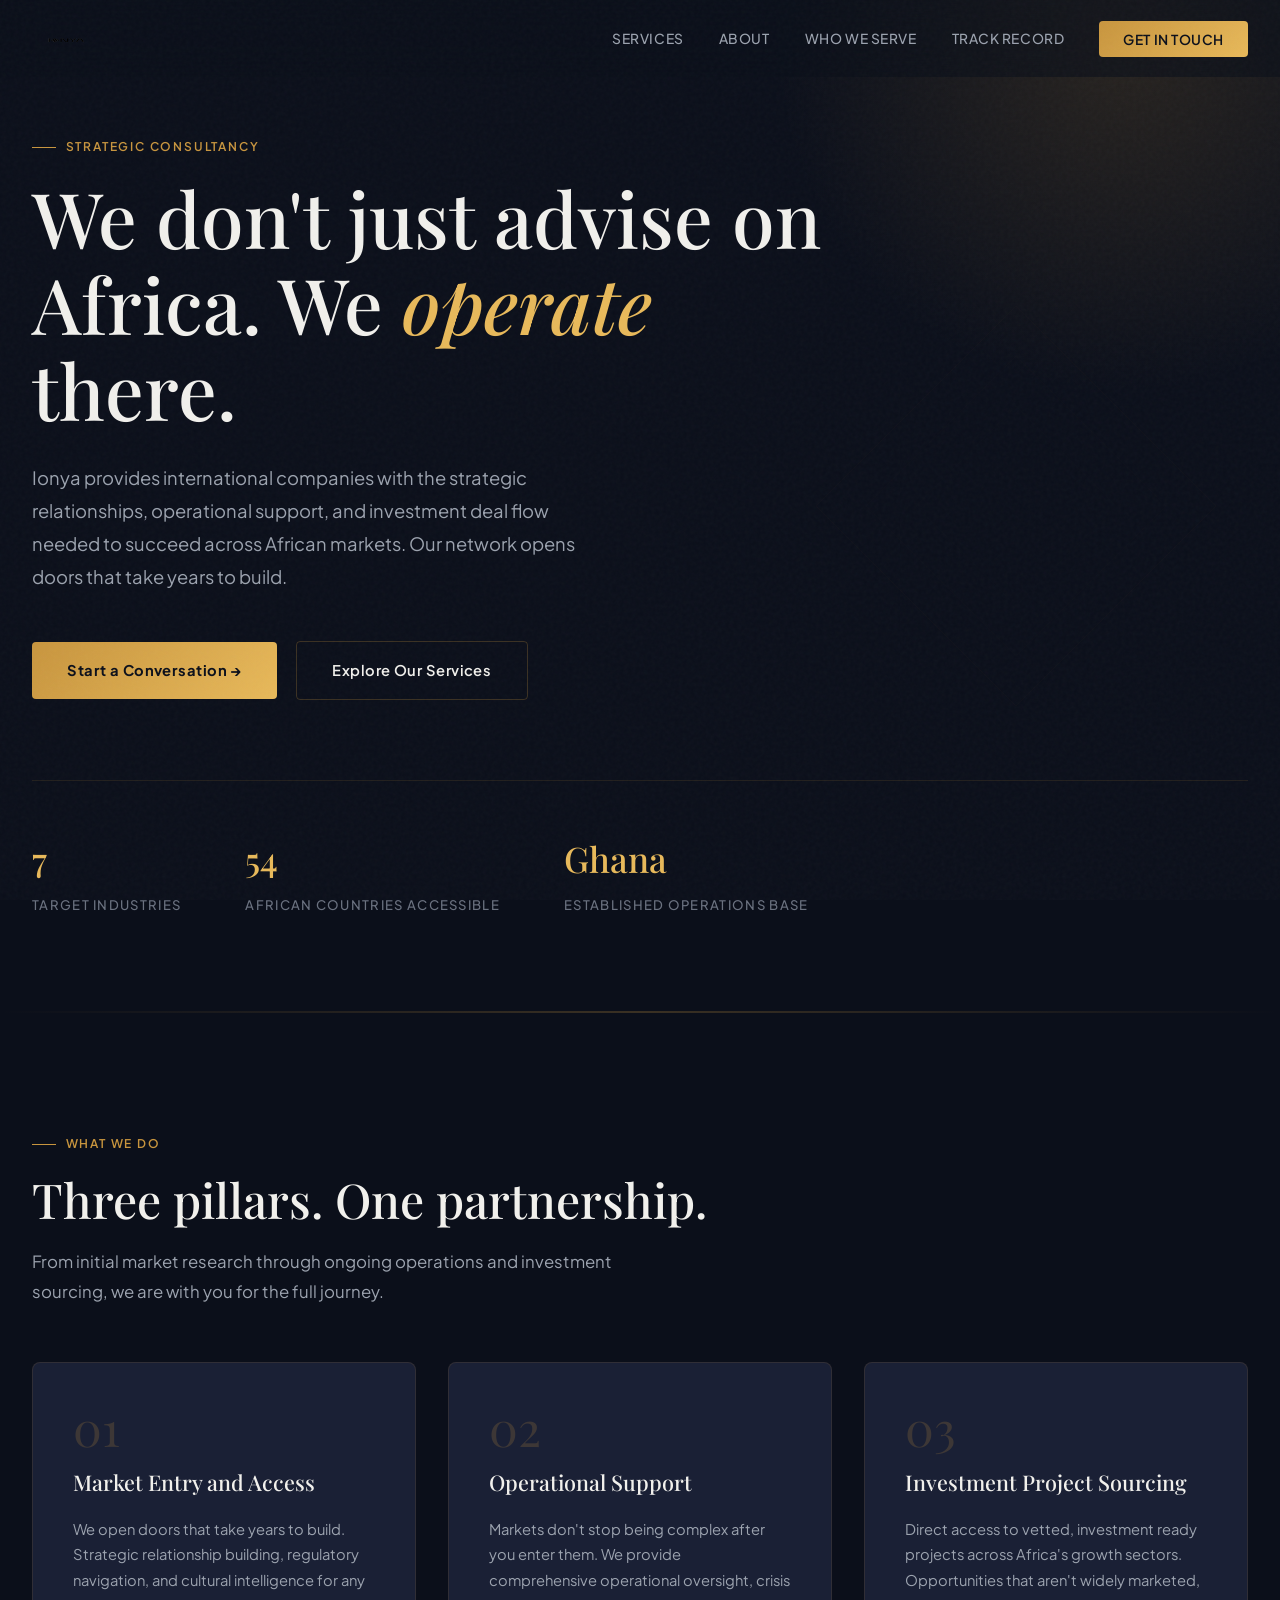
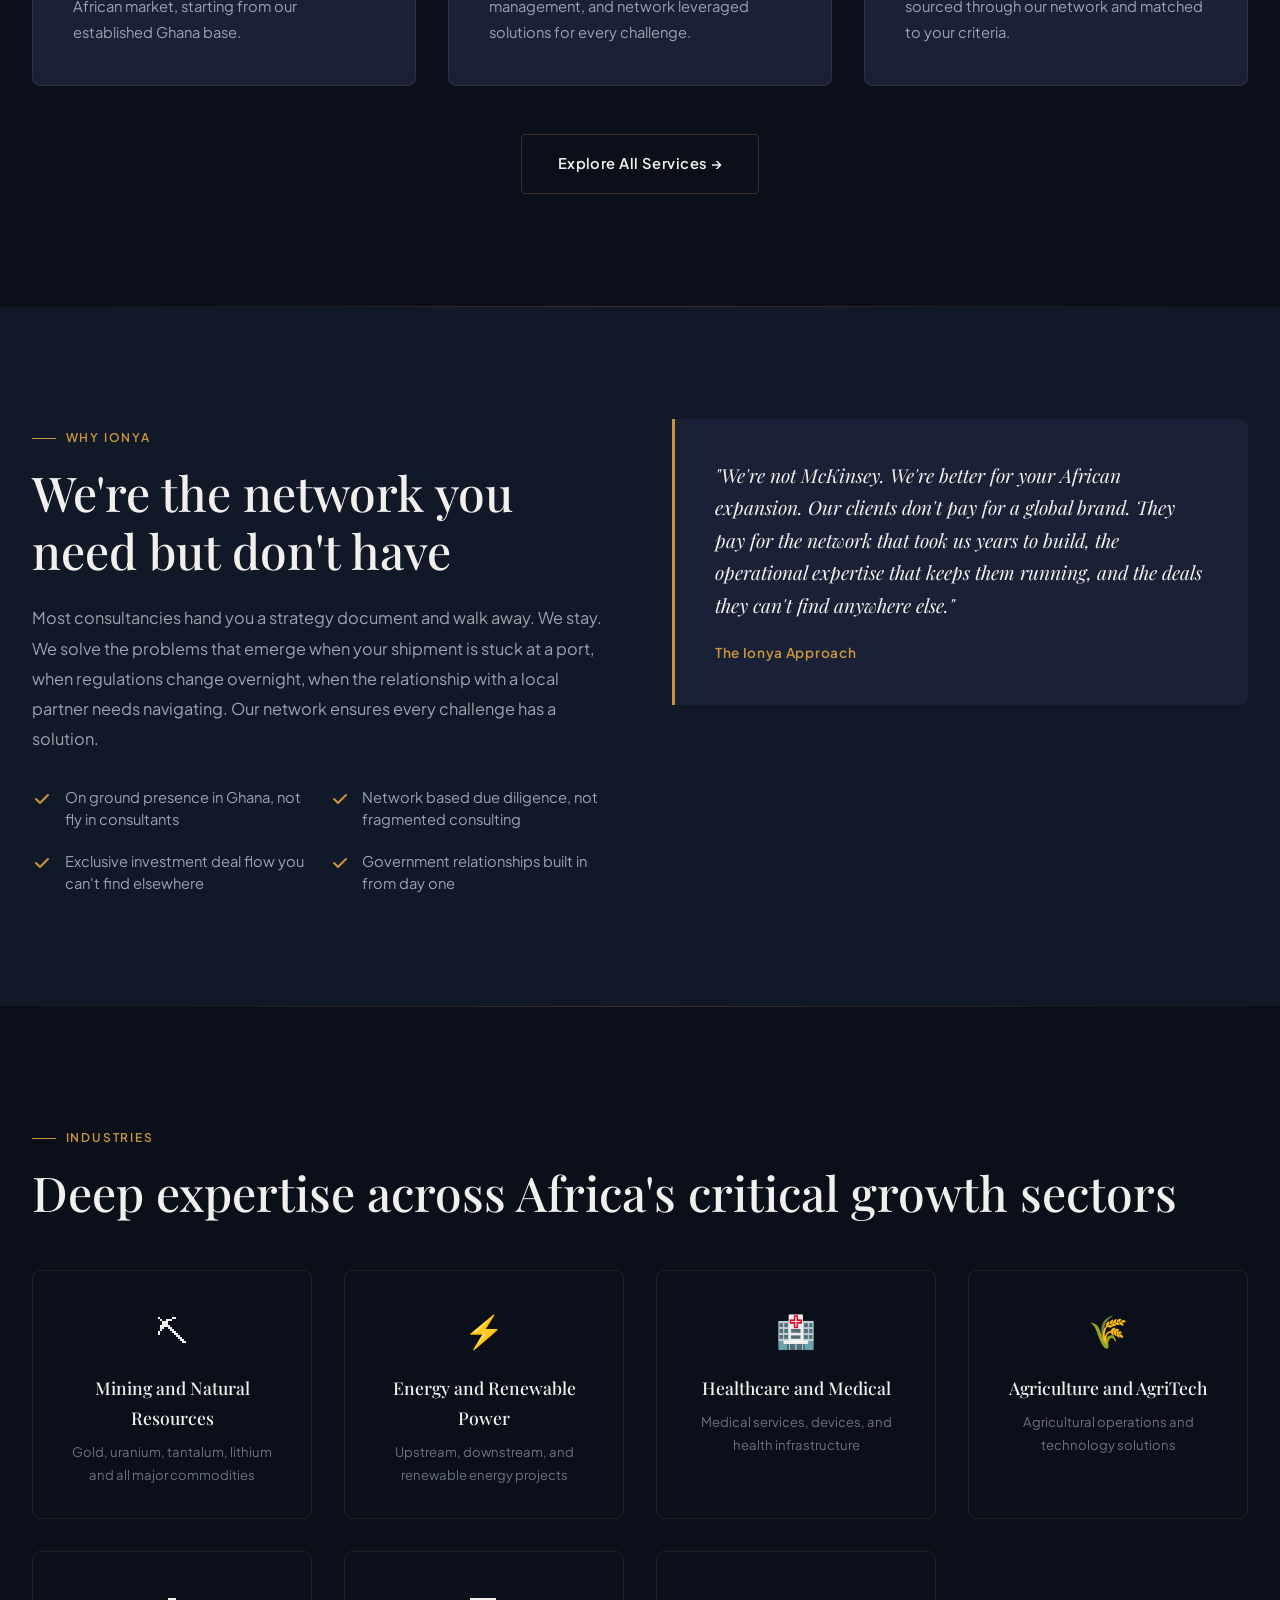
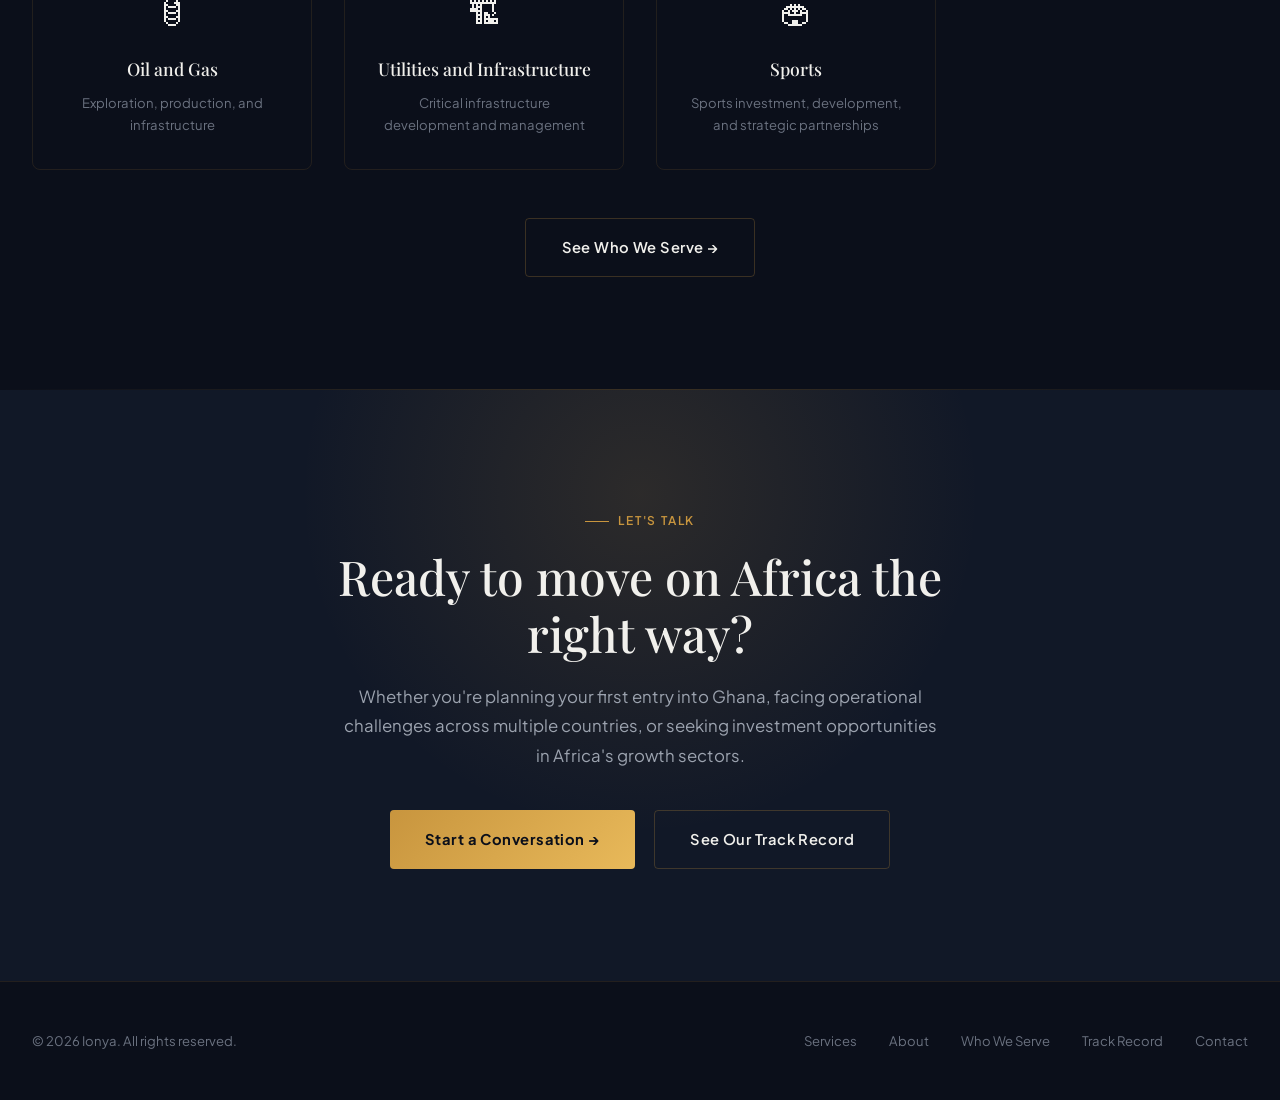
==== index.html @ 200beba9 "Add files via upload" ====
<!DOCTYPE html>
<html lang="en">
<head>
    <meta charset="UTF-8">
    <meta name="viewport" content="width=device-width, initial-scale=1.0">
    <title>Ionya | Strategic Consultancy for African Market Operations</title>
    <meta name="description" content="Ionya helps international companies enter, operate, and thrive in African markets. Strategic market entry, operational support, and investment project sourcing across Africa.">
    <link rel="preconnect" href="https://fonts.googleapis.com">
    <link rel="preconnect" href="https://fonts.gstatic.com" crossorigin>
    <link href="https://fonts.googleapis.com/css2?family=Playfair+Display:ital,wght@0,400;0,500;0,600;0,700;1,400;1,500&family=Plus+Jakarta+Sans:wght@300;400;500;600;700&display=swap" rel="stylesheet">
    <link rel="stylesheet" href="styles.css">
    <style>
        .hero {
            min-height: 100vh; display: flex; align-items: center;
            position: relative; padding: 8rem 2rem 6rem; overflow: hidden;
        }
        .hero::before {
            content: ''; position: absolute; top: -30%; right: -15%;
            width: 700px; height: 700px;
            background: radial-gradient(circle, var(--gold-glow) 0%, transparent 70%);
            pointer-events: none;
        }
        .hero::after {
            content: ''; position: absolute; bottom: 0; left: 0; right: 0; height: 1px;
            background: linear-gradient(90deg, transparent, var(--border-strong), transparent);
        }
        .geo-pattern {
            position: absolute; top: 50%; right: 5%; transform: translateY(-50%);
            width: 400px; height: 400px; opacity: 0.04; pointer-events: none; color: var(--gold-primary);
        }
        .hero-inner { max-width: 1280px; margin: 0 auto; width: 100%; position: relative; z-index: 2; }
        .hero h1 {
            font-family: var(--font-display);
            font-size: clamp(2.8rem, 6vw, 5rem);
            font-weight: 500; line-height: 1.12; max-width: 800px; margin-bottom: 1.8rem;
        }
        .hero h1 em { font-style: italic; color: var(--gold-light); }
        .hero-sub {
            font-size: 1.15rem; color: var(--text-secondary);
            max-width: 560px; line-height: 1.8; margin-bottom: 3rem;
        }
        .hero-actions { display: flex; gap: 1.2rem; align-items: center; flex-wrap: wrap; }
        .hero-stats {
            display: flex; gap: 4rem; margin-top: 5rem;
            padding-top: 3rem; border-top: 1px solid var(--border);
        }
        .hero-stat h3 {
            font-family: var(--font-display); font-size: 2.2rem;
            font-weight: 500; color: var(--gold-light); margin-bottom: 0.3rem;
        }
        .hero-stat p {
            font-size: 0.82rem; color: var(--text-muted);
            text-transform: uppercase; letter-spacing: 0.1em; font-weight: 500;
        }
        .pillars { margin-top: 3.5rem; }
        .pillar-card { padding: 2.5rem; }
        .pillar-card .num-accent { margin-bottom: 0.8rem; }
        .value-grid { margin-top: 3.5rem; }
        .value-item { padding: 2rem; border: 1px solid var(--border); border-radius: 8px; }
        .value-item h4 {
            font-family: var(--font-display); font-size: 1.15rem;
            font-weight: 500; margin-bottom: 0.6rem;
        }
        .value-item p { font-size: 0.88rem; color: var(--text-secondary); line-height: 1.7; }
        @media (max-width: 768px) {
            .hero { padding: 7rem 1.5rem 4rem; }
            .hero-stats { flex-direction: column; gap: 2rem; }
        }
    </style>
</head>
<body>

<nav id="navbar">
    <div class="nav-inner">
        <a href="/" class="nav-logo"><img src="ionya-logo-transparent.png" alt="Ionya"></a>
        <ul class="nav-links" id="navLinks">
            <li><a href="/services">Services</a></li>
            <li><a href="/about">About</a></li>
            <li><a href="/who-we-serve">Who We Serve</a></li>
            <li><a href="/track-record">Track Record</a></li>
            <li><a href="/contact" class="nav-cta">Get in Touch</a></li>
        </ul>
        <div class="mobile-toggle" onclick="document.getElementById('navLinks').classList.toggle('open')">
            <span></span><span></span><span></span>
        </div>
    </div>
</nav>

<!-- HERO -->
<section class="hero">
    <svg class="geo-pattern" viewBox="0 0 400 400" fill="none" xmlns="http://www.w3.org/2000/svg">
        <path d="M200 0L400 200L200 400L0 200Z" stroke="currentColor" stroke-width="1" fill="none" opacity="0.5"/>
        <path d="M200 50L350 200L200 350L50 200Z" stroke="currentColor" stroke-width="1" fill="none" opacity="0.3"/>
        <path d="M200 100L300 200L200 300L100 200Z" stroke="currentColor" stroke-width="1" fill="none" opacity="0.2"/>
        <circle cx="200" cy="200" r="150" stroke="currentColor" stroke-width="0.5" fill="none" opacity="0.15"/>
    </svg>
    <div class="hero-inner">
        <div class="section-label fade-in-1">Strategic Consultancy</div>
        <h1 class="fade-in-2">We don't just advise on Africa. We <em>operate</em> there.</h1>
        <p class="hero-sub fade-in-3">Ionya provides international companies with the strategic relationships, operational support, and investment deal flow needed to succeed across African markets. Our network opens doors that take years to build.</p>
        <div class="hero-actions fade-in-4">
            <a href="/contact" class="btn-primary">Start a Conversation →</a>
            <a href="/services" class="btn-secondary">Explore Our Services</a>
        </div>
        <div class="hero-stats fade-in-5">
            <div class="hero-stat">
                <h3>7</h3>
                <p>Target Industries</p>
            </div>
            <div class="hero-stat">
                <h3>54</h3>
                <p>African Countries Accessible</p>
            </div>
            <div class="hero-stat">
                <h3>Ghana</h3>
                <p>Established Operations Base</p>
            </div>
        </div>
    </div>
</section>

<div class="section-divider"></div>

<!-- THREE PILLARS OVERVIEW -->
<section>
    <div class="section-inner">
        <div class="reveal">
            <div class="section-label">What We Do</div>
            <h2 class="section-title">Three pillars. One partnership.</h2>
            <p class="section-subtitle">From initial market research through ongoing operations and investment sourcing, we are with you for the full journey.</p>
        </div>
        <div class="grid-3 pillars">
            <div class="card pillar-card reveal">
                <div class="num-accent">01</div>
                <h3>Market Entry and Access</h3>
                <p>We open doors that take years to build. Strategic relationship building, regulatory navigation, and cultural intelligence for any African market, starting from our established Ghana base.</p>
            </div>
            <div class="card pillar-card reveal">
                <div class="num-accent">02</div>
                <h3>Operational Support</h3>
                <p>Markets don't stop being complex after you enter them. We provide comprehensive operational oversight, crisis management, and network leveraged solutions for every challenge.</p>
            </div>
            <div class="card pillar-card reveal">
                <div class="num-accent">03</div>
                <h3>Investment Project Sourcing</h3>
                <p>Direct access to vetted, investment ready projects across Africa's growth sectors. Opportunities that aren't widely marketed, sourced through our network and matched to your criteria.</p>
            </div>
        </div>
        <div style="text-align:center; margin-top:3rem;" class="reveal">
            <a href="/services" class="btn-secondary">Explore All Services →</a>
        </div>
    </div>
</section>

<div class="section-divider"></div>

<!-- WHY IONYA -->
<section class="section-alt">
    <div class="section-inner">
        <div class="grid-2-1">
            <div class="reveal">
                <div class="section-label">Why Ionya</div>
                <h2 class="section-title">We're the network you need but don't have</h2>
                <p style="color:var(--text-secondary); font-size:1.02rem; line-height:1.85; margin-top:1.5rem;">
                    Most consultancies hand you a strategy document and walk away. We stay. We solve the problems that emerge when your shipment is stuck at a port, when regulations change overnight, when the relationship with a local partner needs navigating. Our network ensures every challenge has a solution.
                </p>
                <div class="grid-2" style="margin-top:2rem; gap:1.2rem;">
                    <div class="check-item">
                        <svg class="check-icon" viewBox="0 0 20 20" fill="currentColor"><path fill-rule="evenodd" d="M16.707 5.293a1 1 0 010 1.414l-8 8a1 1 0 01-1.414 0l-4-4a1 1 0 011.414-1.414L8 12.586l7.293-7.293a1 1 0 011.414 0z"/></svg>
                        <span>On ground presence in Ghana, not fly in consultants</span>
                    </div>
                    <div class="check-item">
                        <svg class="check-icon" viewBox="0 0 20 20" fill="currentColor"><path fill-rule="evenodd" d="M16.707 5.293a1 1 0 010 1.414l-8 8a1 1 0 01-1.414 0l-4-4a1 1 0 011.414-1.414L8 12.586l7.293-7.293a1 1 0 011.414 0z"/></svg>
                        <span>Network based due diligence, not fragmented consulting</span>
                    </div>
                    <div class="check-item">
                        <svg class="check-icon" viewBox="0 0 20 20" fill="currentColor"><path fill-rule="evenodd" d="M16.707 5.293a1 1 0 010 1.414l-8 8a1 1 0 01-1.414 0l-4-4a1 1 0 011.414-1.414L8 12.586l7.293-7.293a1 1 0 011.414 0z"/></svg>
                        <span>Exclusive investment deal flow you can't find elsewhere</span>
                    </div>
                    <div class="check-item">
                        <svg class="check-icon" viewBox="0 0 20 20" fill="currentColor"><path fill-rule="evenodd" d="M16.707 5.293a1 1 0 010 1.414l-8 8a1 1 0 01-1.414 0l-4-4a1 1 0 011.414-1.414L8 12.586l7.293-7.293a1 1 0 011.414 0z"/></svg>
                        <span>Government relationships built in from day one</span>
                    </div>
                </div>
            </div>
            <div class="reveal">
                <div class="quote-box">
                    <p>"We're not McKinsey. We're better for your African expansion. Our clients don't pay for a global brand. They pay for the network that took us years to build, the operational expertise that keeps them running, and the deals they can't find anywhere else."</p>
                    <cite>The Ionya Approach</cite>
                </div>
            </div>
        </div>
    </div>
</section>

<div class="section-divider"></div>

<!-- INDUSTRIES OVERVIEW -->
<section>
    <div class="section-inner">
        <div class="reveal">
            <div class="section-label">Industries</div>
            <h2 class="section-title">Deep expertise across Africa's critical growth sectors</h2>
        </div>
        <div class="grid-4 reveal" style="margin-top:3rem;">
            <div class="industry-card">
                <span class="industry-icon">⛏</span>
                <h4>Mining and Natural Resources</h4>
                <p>Gold, uranium, tantalum, lithium and all major commodities</p>
            </div>
            <div class="industry-card">
                <span class="industry-icon">⚡</span>
                <h4>Energy and Renewable Power</h4>
                <p>Upstream, downstream, and renewable energy projects</p>
            </div>
            <div class="industry-card">
                <span class="industry-icon">🏥</span>
                <h4>Healthcare and Medical</h4>
                <p>Medical services, devices, and health infrastructure</p>
            </div>
            <div class="industry-card">
                <span class="industry-icon">🌾</span>
                <h4>Agriculture and AgriTech</h4>
                <p>Agricultural operations and technology solutions</p>
            </div>
            <div class="industry-card">
                <span class="industry-icon">🛢</span>
                <h4>Oil and Gas</h4>
                <p>Exploration, production, and infrastructure</p>
            </div>
            <div class="industry-card">
                <span class="industry-icon">🏗</span>
                <h4>Utilities and Infrastructure</h4>
                <p>Critical infrastructure development and management</p>
            </div>
            <div class="industry-card">
                <span class="industry-icon">🏟</span>
                <h4>Sports</h4>
                <p>Sports investment, development, and strategic partnerships</p>
            </div>
        </div>
        <div style="text-align:center; margin-top:3rem;" class="reveal">
            <a href="/who-we-serve" class="btn-secondary">See Who We Serve →</a>
        </div>
    </div>
</section>

<div class="section-divider"></div>

<!-- CTA -->
<section class="section-alt cta-section">
    <div class="section-inner">
        <div class="cta-content reveal">
            <div class="section-label">Let's Talk</div>
            <h2 class="section-title">Ready to move on Africa the right way?</h2>
            <p class="section-subtitle">Whether you're planning your first entry into Ghana, facing operational challenges across multiple countries, or seeking investment opportunities in Africa's growth sectors.</p>
            <div class="cta-actions">
                <a href="/contact" class="btn-primary">Start a Conversation →</a>
                <a href="/track-record" class="btn-secondary">See Our Track Record</a>
            </div>
        </div>
    </div>
</section>

<footer>
    <div class="footer-inner">
        <div class="footer-left">© 2026 Ionya. All rights reserved.</div>
        <div class="footer-right">
            <a href="/services">Services</a>
            <a href="/about">About</a>
            <a href="/who-we-serve">Who We Serve</a>
            <a href="/track-record">Track Record</a>
            <a href="/contact">Contact</a>
        </div>
    </div>
</footer>

<script>
const navbar = document.getElementById('navbar');
window.addEventListener('scroll', () => navbar.classList.toggle('scrolled', window.scrollY > 50));
document.querySelectorAll('.nav-links a').forEach(l => l.addEventListener('click', () => document.getElementById('navLinks').classList.remove('open')));
const revealEls = document.querySelectorAll('.reveal');
const observer = new IntersectionObserver((entries) => {
    entries.forEach(e => { if(e.isIntersecting){ e.target.classList.add('visible'); observer.unobserve(e.target); }});
}, { threshold: 0.1, rootMargin: '0px 0px -50px 0px' });
revealEls.forEach(el => observer.observe(el));
</script>
</body>
</html>
---- styles.css ----
:root {
    --bg-primary: #0B0F1A;
    --bg-secondary: #111827;
    --bg-card: #1A2035;
    --bg-card-hover: #1F2847;
    --gold-primary: #C8953E;
    --gold-light: #E8B95A;
    --gold-glow: rgba(200, 149, 62, 0.15);
    --gold-subtle: rgba(200, 149, 62, 0.08);
    --text-primary: #F1F0EC;
    --text-secondary: #9CA3AF;
    --text-muted: #6B7280;
    --border: rgba(200, 149, 62, 0.12);
    --border-strong: rgba(200, 149, 62, 0.25);
    --font-display: 'Playfair Display', Georgia, serif;
    --font-body: 'Plus Jakarta Sans', -apple-system, sans-serif;
}

*, *::before, *::after { margin: 0; padding: 0; box-sizing: border-box; }
html { scroll-behavior: smooth; scroll-padding-top: 80px; }

body {
    font-family: var(--font-body);
    background-color: var(--bg-primary);
    color: var(--text-primary);
    line-height: 1.7;
    font-weight: 400;
    overflow-x: hidden;
}

body::before {
    content: '';
    position: fixed;
    top: 0; left: 0;
    width: 100%; height: 100%;
    background-image: url("data:image/svg+xml,%3Csvg viewBox='0 0 256 256' xmlns='http://www.w3.org/2000/svg'%3E%3Cfilter id='noise'%3E%3CfeTurbulence type='fractalNoise' baseFrequency='0.9' numOctaves='4' stitchTiles='stitch'/%3E%3C/filter%3E%3Crect width='100%25' height='100%25' filter='url(%23noise)' opacity='0.03'/%3E%3C/svg%3E");
    pointer-events: none;
    z-index: 9999;
}

/* ======= NAV ======= */
nav {
    position: fixed; top: 0; width: 100%; z-index: 1000;
    padding: 0 2rem;
    transition: all 0.4s ease;
    background: rgba(11, 15, 26, 0.6);
    backdrop-filter: blur(20px);
    -webkit-backdrop-filter: blur(20px);
    border-bottom: 1px solid transparent;
}
nav.scrolled {
    background: rgba(11, 15, 26, 0.92);
    border-bottom: 1px solid var(--border);
}
.nav-inner {
    max-width: 1280px; margin: 0 auto;
    display: flex; justify-content: space-between; align-items: center;
    height: 76px;
}
.nav-logo { text-decoration: none; display: flex; align-items: center; }
.nav-logo img { height: 42px; width: auto; }
.nav-links {
    display: flex; gap: 2.2rem; list-style: none; align-items: center;
}
.nav-links a {
    color: var(--text-secondary); text-decoration: none;
    font-size: 0.86rem; font-weight: 500;
    letter-spacing: 0.04em; text-transform: uppercase;
    transition: color 0.3s ease;
}
.nav-links a:hover, .nav-links a.active { color: var(--gold-light); }
.nav-links .nav-cta {
    color: var(--bg-primary);
    background: linear-gradient(135deg, var(--gold-primary), var(--gold-light));
    padding: 0.6rem 1.5rem; border-radius: 4px; font-weight: 600;
    transition: all 0.3s ease;
}
.nav-links .nav-cta:hover {
    transform: translateY(-1px);
    box-shadow: 0 4px 20px rgba(200, 149, 62, 0.3);
    color: var(--bg-primary);
}
.mobile-toggle {
    display: none; flex-direction: column; gap: 5px; cursor: pointer; padding: 4px;
}
.mobile-toggle span {
    width: 24px; height: 2px; background: var(--text-primary); transition: all 0.3s ease;
}

/* ======= SHARED ELEMENTS ======= */
section { padding: 7rem 2rem; position: relative; }
.section-inner { max-width: 1280px; margin: 0 auto; }
.section-alt { background: var(--bg-secondary); }

.section-label {
    display: inline-flex; align-items: center; gap: 0.6rem;
    font-size: 0.75rem; font-weight: 600;
    letter-spacing: 0.15em; text-transform: uppercase;
    color: var(--gold-primary); margin-bottom: 1rem;
}
.section-label::before { content: ''; width: 24px; height: 1px; background: var(--gold-primary); }

.section-title {
    font-family: var(--font-display);
    font-size: clamp(2rem, 4vw, 3rem);
    font-weight: 500; line-height: 1.2; margin-bottom: 1.2rem;
}
.section-subtitle {
    font-size: 1.05rem; color: var(--text-secondary);
    max-width: 600px; line-height: 1.75;
}
.section-divider {
    height: 1px;
    background: linear-gradient(90deg, transparent, var(--border-strong), transparent);
}

/* Buttons */
.btn-primary {
    display: inline-flex; align-items: center; gap: 0.5rem;
    padding: 1rem 2.2rem;
    background: linear-gradient(135deg, var(--gold-primary), var(--gold-light));
    color: var(--bg-primary); font-family: var(--font-body);
    font-size: 0.92rem; font-weight: 700; text-decoration: none;
    border-radius: 4px; letter-spacing: 0.03em; transition: all 0.3s ease;
    border: none; cursor: pointer;
}
.btn-primary:hover {
    transform: translateY(-2px);
    box-shadow: 0 8px 30px rgba(200, 149, 62, 0.35);
}
.btn-secondary {
    display: inline-flex; align-items: center; gap: 0.5rem;
    padding: 1rem 2.2rem;
    border: 1px solid var(--border-strong); color: var(--text-primary);
    font-family: var(--font-body); font-size: 0.92rem; font-weight: 600;
    text-decoration: none; border-radius: 4px; letter-spacing: 0.03em;
    transition: all 0.3s ease;
}
.btn-secondary:hover {
    border-color: var(--gold-primary); background: var(--gold-subtle);
}

/* Cards */
.card {
    background: var(--bg-card); border: 1px solid var(--border);
    border-radius: 8px; padding: 2.5rem;
    transition: all 0.4s ease; position: relative; overflow: hidden;
}
.card::before {
    content: ''; position: absolute; top: 0; left: 0; right: 0; height: 3px;
    background: linear-gradient(90deg, var(--gold-primary), var(--gold-light));
    transform: scaleX(0); transform-origin: left; transition: transform 0.4s ease;
}
.card:hover {
    border-color: var(--border-strong); background: var(--bg-card-hover);
    transform: translateY(-4px);
}
.card:hover::before { transform: scaleX(1); }
.card h3 {
    font-family: var(--font-display); font-size: 1.35rem;
    font-weight: 500; margin-bottom: 1rem;
}
.card p {
    font-size: 0.92rem; color: var(--text-secondary); line-height: 1.75;
}

/* Quote box */
.quote-box {
    position: relative; padding: 2.5rem; background: var(--bg-card);
    border-left: 3px solid var(--gold-primary); border-radius: 0 8px 8px 0;
}
.quote-box p {
    font-family: var(--font-display); font-size: 1.2rem;
    font-style: italic; line-height: 1.7; color: var(--text-primary); margin-bottom: 1rem;
}
.quote-box cite {
    font-family: var(--font-body); font-style: normal;
    font-size: 0.85rem; color: var(--gold-primary);
    font-weight: 600; letter-spacing: 0.05em;
}

/* Feature list */
.feature-list { list-style: none; display: flex; flex-direction: column; gap: 0.6rem; }
.feature-list li {
    font-size: 0.85rem; color: var(--text-secondary);
    padding-left: 1.2rem; position: relative;
}
.feature-list li::before {
    content: '\2014'; position: absolute; left: 0; color: var(--gold-primary);
}

/* Check items */
.check-item { display: flex; gap: 0.8rem; align-items: flex-start; }
.check-icon {
    width: 20px; height: 20px; flex-shrink: 0; margin-top: 3px; color: var(--gold-primary);
}
.check-item span { font-size: 0.92rem; color: var(--text-secondary); line-height: 1.5; }

/* Page hero (inner pages) */
.page-hero {
    padding: 10rem 2rem 5rem; position: relative; overflow: hidden;
}
.page-hero::before {
    content: ''; position: absolute; top: -30%; right: -15%;
    width: 600px; height: 600px;
    background: radial-gradient(circle, var(--gold-glow) 0%, transparent 70%);
    pointer-events: none;
}
.page-hero::after {
    content: ''; position: absolute; bottom: 0; left: 0; right: 0; height: 1px;
    background: linear-gradient(90deg, transparent, var(--border-strong), transparent);
}
.page-hero .section-inner { position: relative; z-index: 2; }
.page-hero h1 {
    font-family: var(--font-display);
    font-size: clamp(2.5rem, 5vw, 4rem);
    font-weight: 500; line-height: 1.15; max-width: 700px; margin-bottom: 1.5rem;
}
.page-hero h1 em { font-style: italic; color: var(--gold-light); }
.page-hero .lead {
    font-size: 1.12rem; color: var(--text-secondary);
    max-width: 580px; line-height: 1.8;
}

/* Grids */
.grid-2 { display: grid; grid-template-columns: 1fr 1fr; gap: 2rem; }
.grid-3 { display: grid; grid-template-columns: repeat(3, 1fr); gap: 2rem; }
.grid-4 { display: grid; grid-template-columns: repeat(4, 1fr); gap: 2rem; }
.grid-2-1 { display: grid; grid-template-columns: 1fr 1fr; gap: 4rem; align-items: start; }

/* Number accent */
.num-accent {
    font-family: var(--font-display); font-size: 3rem;
    font-weight: 400; color: var(--gold-primary);
    opacity: 0.2; line-height: 1; margin-bottom: 1rem;
}

/* Tags */
.tag {
    display: inline-block; font-size: 0.72rem; font-weight: 600;
    letter-spacing: 0.08em; text-transform: uppercase;
    padding: 0.35rem 0.75rem; border: 1px solid var(--border-strong);
    border-radius: 3px; color: var(--gold-primary);
}
.tag-pill {
    font-size: 0.78rem; padding: 0.3rem 0.7rem;
    background: var(--gold-subtle); border: 1px solid var(--border);
    border-radius: 3px; color: var(--text-secondary);
}

/* Industry cards */
.industry-card {
    padding: 2rem; border: 1px solid var(--border);
    border-radius: 8px; transition: all 0.3s ease; text-align: center;
}
.industry-card:hover { border-color: var(--gold-primary); background: var(--gold-subtle); }
.industry-icon { font-size: 2rem; margin-bottom: 1rem; display: block; }
.industry-card h4 {
    font-family: var(--font-display); font-size: 1.1rem;
    font-weight: 500; margin-bottom: 0.5rem;
}
.industry-card p { font-size: 0.82rem; color: var(--text-muted); }

/* Footer */
footer {
    padding: 3rem 2rem;
    border-top: 1px solid var(--border);
    background: var(--bg-primary);
}
.footer-inner {
    max-width: 1280px; margin: 0 auto;
    display: flex; justify-content: space-between; align-items: center;
}
.footer-left { font-size: 0.82rem; color: var(--text-muted); }
.footer-right { display: flex; gap: 2rem; }
.footer-right a {
    color: var(--text-muted); text-decoration: none;
    font-size: 0.82rem; transition: color 0.3s ease;
}
.footer-right a:hover { color: var(--gold-primary); }

/* CTA Section */
.cta-section { position: relative; overflow: hidden; }
.cta-section::before {
    content: ''; position: absolute; top: -50%; left: 50%;
    transform: translateX(-50%); width: 800px; height: 800px;
    background: radial-gradient(circle, var(--gold-glow) 0%, transparent 60%);
    pointer-events: none;
}
.cta-content {
    text-align: center; max-width: 700px;
    margin: 0 auto; position: relative; z-index: 2;
}
.cta-content .section-label { justify-content: center; }
.cta-content .section-subtitle { margin: 0 auto 2.5rem; }
.cta-actions { display: flex; justify-content: center; gap: 1.2rem; flex-wrap: wrap; }

/* Animations */
@keyframes fadeUp {
    from { opacity: 0; transform: translateY(24px); }
    to { opacity: 1; transform: translateY(0); }
}
.reveal {
    opacity: 0; transform: translateY(30px);
    transition: opacity 0.7s ease, transform 0.7s ease;
}
.reveal.visible { opacity: 1; transform: translateY(0); }

.fade-in-1 { opacity: 0; animation: fadeUp 0.8s ease 0.2s forwards; }
.fade-in-2 { opacity: 0; animation: fadeUp 0.8s ease 0.4s forwards; }
.fade-in-3 { opacity: 0; animation: fadeUp 0.8s ease 0.6s forwards; }
.fade-in-4 { opacity: 0; animation: fadeUp 0.8s ease 0.8s forwards; }
.fade-in-5 { opacity: 0; animation: fadeUp 0.8s ease 1s forwards; }

/* ======= RESPONSIVE ======= */
@media (max-width: 1024px) {
    .grid-3, .grid-4 { grid-template-columns: 1fr 1fr; }
    .grid-2-1 { grid-template-columns: 1fr; gap: 2.5rem; }
}
@media (max-width: 768px) {
    .nav-links {
        display: none; position: fixed; top: 76px; left: 0; right: 0;
        background: rgba(11, 15, 26, 0.97); backdrop-filter: blur(20px);
        flex-direction: column; padding: 2rem; gap: 1.5rem;
        border-bottom: 1px solid var(--border);
    }
    .nav-links.open { display: flex; }
    .mobile-toggle { display: flex; }
    .grid-2, .grid-3, .grid-4 { grid-template-columns: 1fr; }
    section { padding: 5rem 1.5rem; }
    .page-hero { padding: 8rem 1.5rem 4rem; }
}
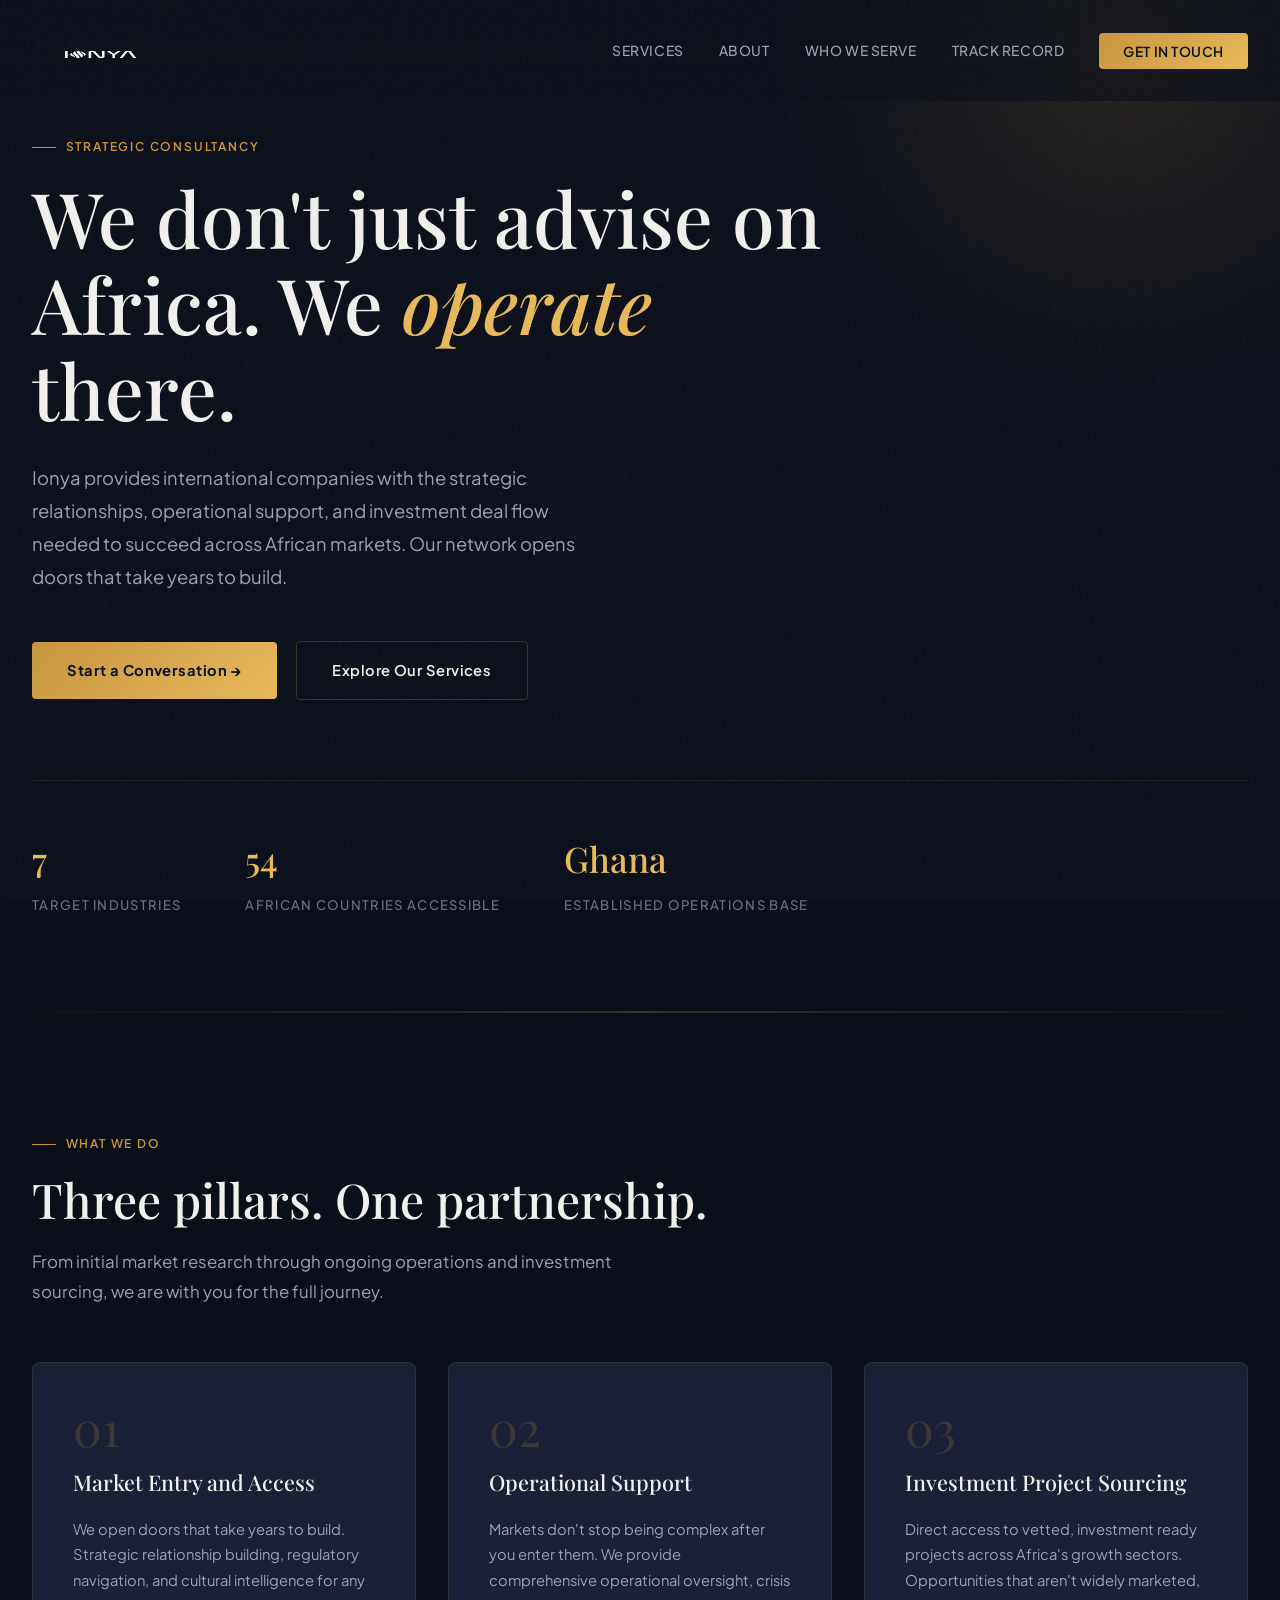
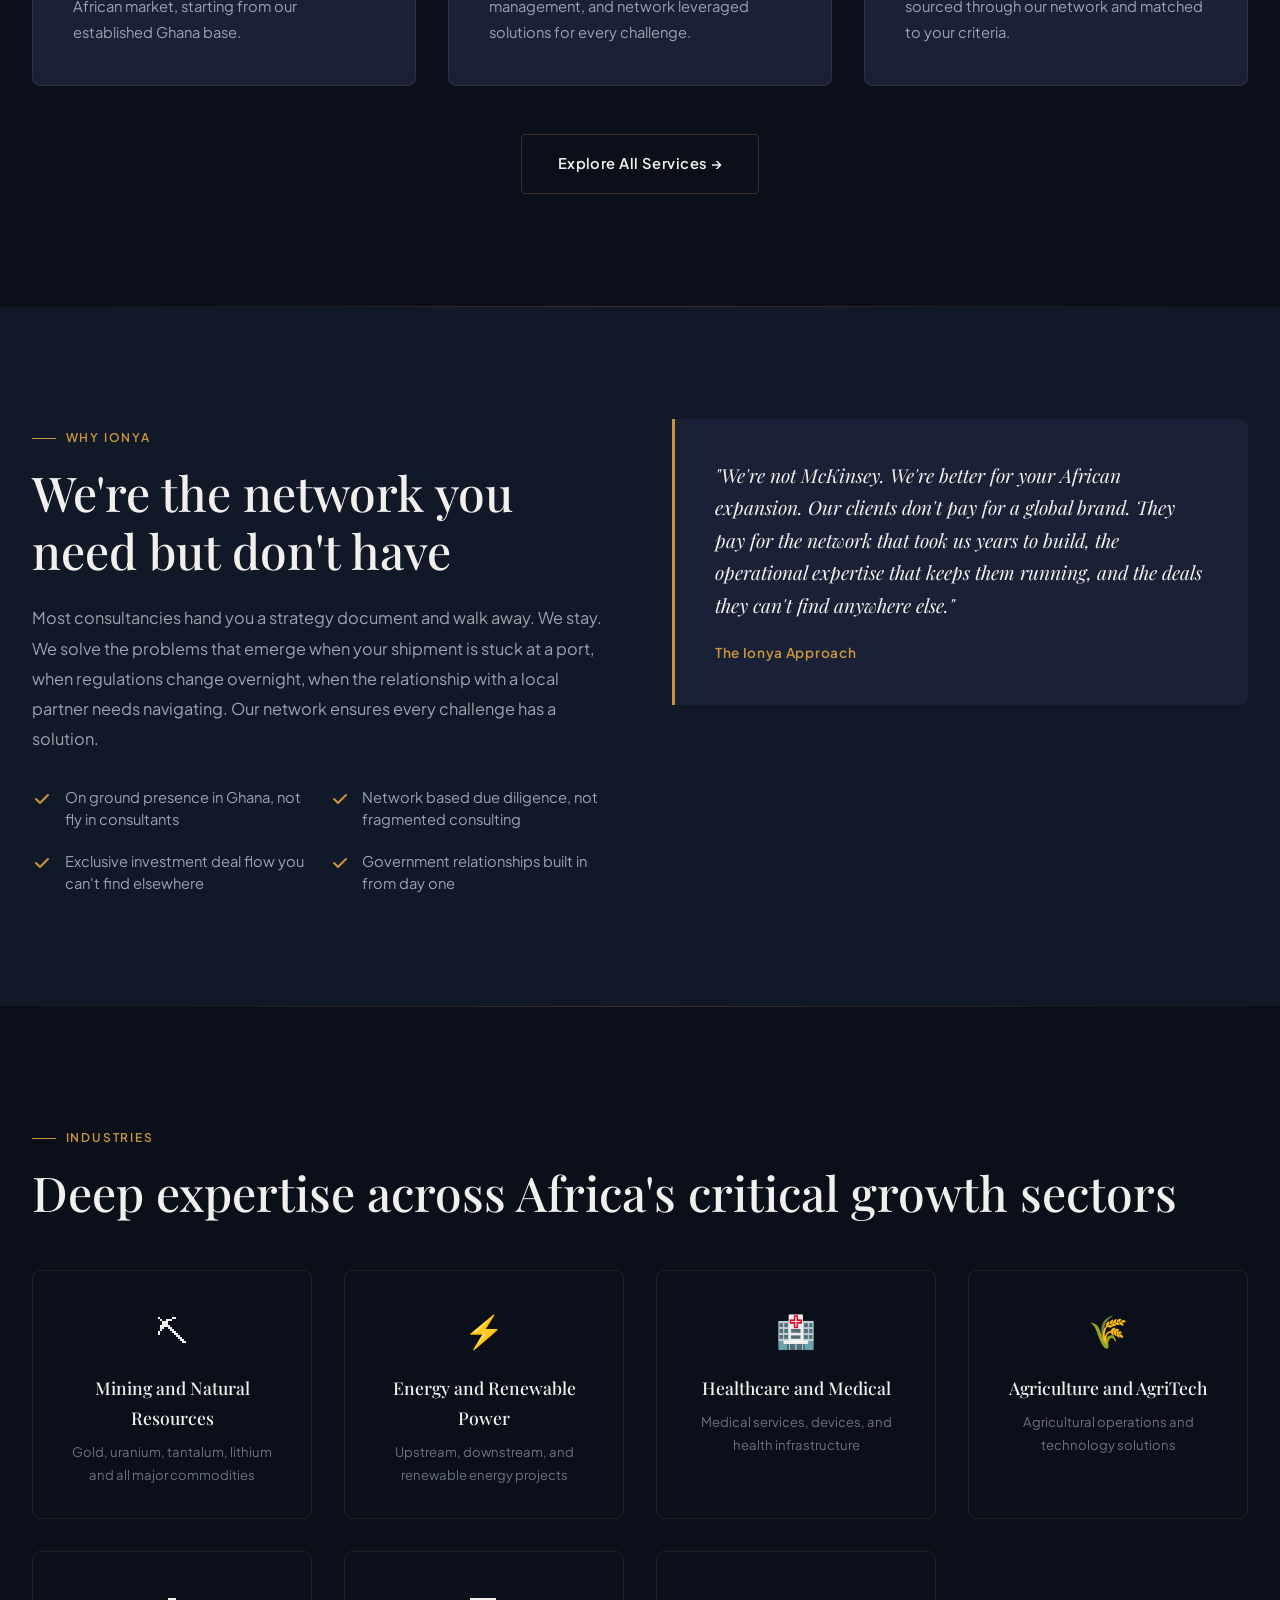
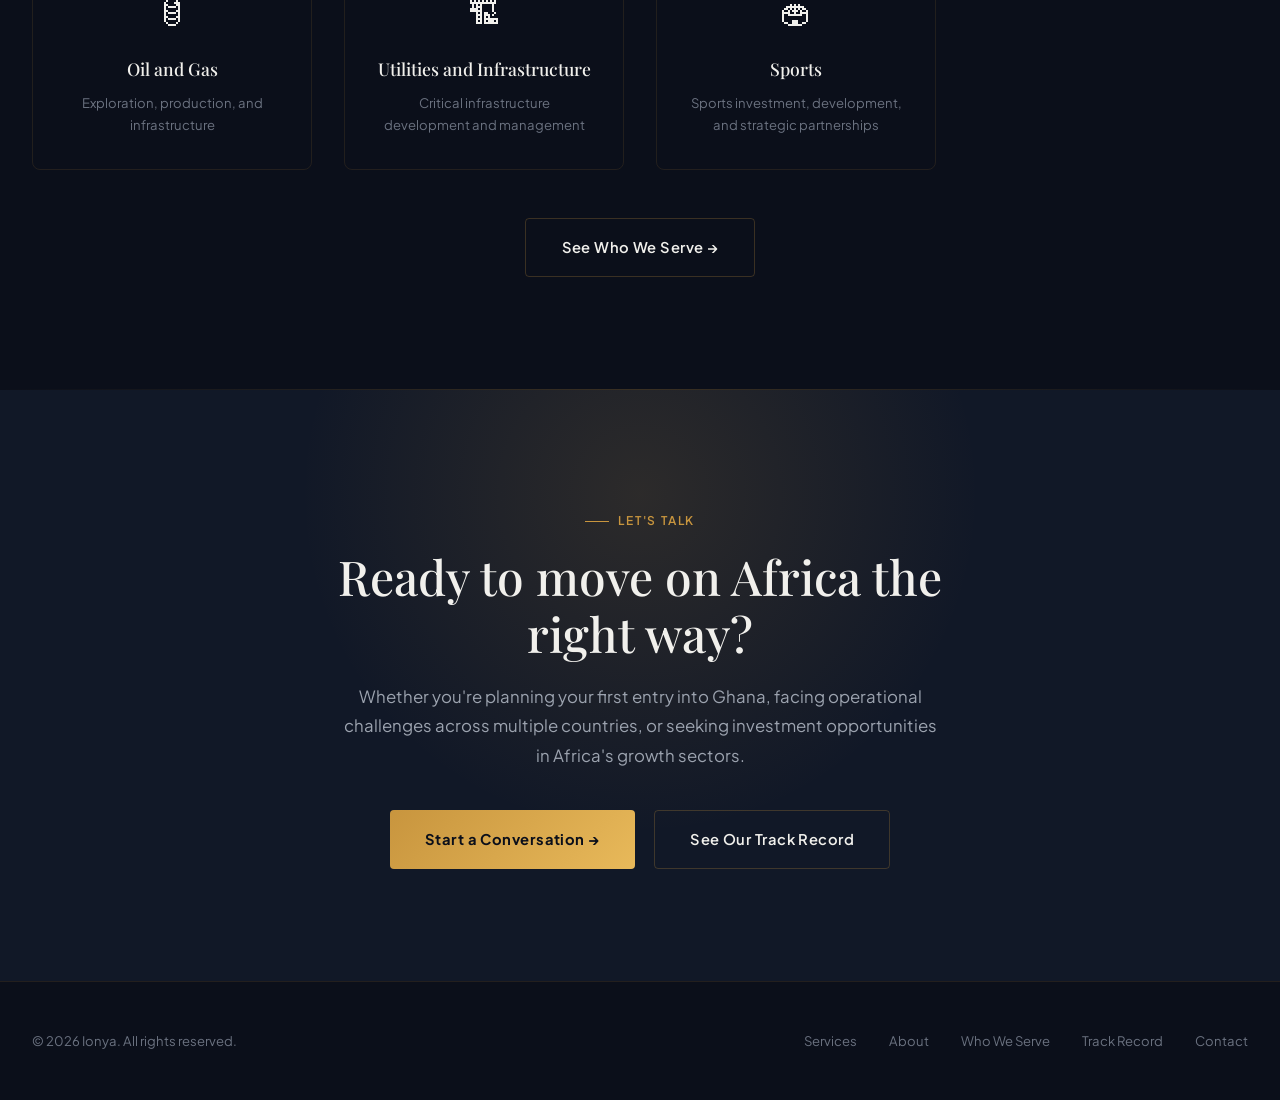
==== commit 1b132877: "Add files via upload" ====
--- a/index.html
+++ b/index.html
@@ -5,7 +5,9 @@
     <meta name="viewport" content="width=device-width, initial-scale=1.0">
     <title>Ionya | Strategic Consultancy for African Market Operations</title>
     <meta name="description" content="Ionya helps international companies enter, operate, and thrive in African markets. Strategic market entry, operational support, and investment project sourcing across Africa.">
+    <link rel="icon" href="/favicon.ico" type="image/x-icon">
     <link rel="preconnect" href="https://fonts.googleapis.com">
+    <link rel="icon" href="/favicon.ico" type="image/x-icon">
     <link rel="preconnect" href="https://fonts.gstatic.com" crossorigin>
     <link href="https://fonts.googleapis.com/css2?family=Playfair+Display:ital,wght@0,400;0,500;0,600;0,700;1,400;1,500&family=Plus+Jakarta+Sans:wght@300;400;500;600;700&display=swap" rel="stylesheet">
     <link rel="stylesheet" href="styles.css">
--- a/styles.css
+++ b/styles.css
@@ -17,7 +17,7 @@
 }
 
 *, *::before, *::after { margin: 0; padding: 0; box-sizing: border-box; }
-html { scroll-behavior: smooth; scroll-padding-top: 80px; }
+html { scroll-behavior: smooth; scroll-padding-top: 110px; }
 
 body {
     font-family: var(--font-body);
@@ -55,10 +55,10 @@
 .nav-inner {
     max-width: 1280px; margin: 0 auto;
     display: flex; justify-content: space-between; align-items: center;
-    height: 76px;
+    height: 100px;
 }
 .nav-logo { text-decoration: none; display: flex; align-items: center; }
-.nav-logo img { height: 42px; width: auto; }
+.nav-logo img { height: 84px; width: auto; filter: brightness(0) invert(1); }
 .nav-links {
     display: flex; gap: 2.2rem; list-style: none; align-items: center;
 }
@@ -198,7 +198,7 @@
 
 /* Page hero (inner pages) */
 .page-hero {
-    padding: 10rem 2rem 5rem; position: relative; overflow: hidden;
+    padding: 11rem 2rem 5rem; position: relative; overflow: hidden;
 }
 .page-hero::before {
     content: ''; position: absolute; top: -30%; right: -15%;
@@ -319,7 +319,7 @@
 }
 @media (max-width: 768px) {
     .nav-links {
-        display: none; position: fixed; top: 76px; left: 0; right: 0;
+        display: none; position: fixed; top: 100px; left: 0; right: 0;
         background: rgba(11, 15, 26, 0.97); backdrop-filter: blur(20px);
         flex-direction: column; padding: 2rem; gap: 1.5rem;
         border-bottom: 1px solid var(--border);
@@ -328,5 +328,5 @@
     .mobile-toggle { display: flex; }
     .grid-2, .grid-3, .grid-4 { grid-template-columns: 1fr; }
     section { padding: 5rem 1.5rem; }
-    .page-hero { padding: 8rem 1.5rem 4rem; }
-}
+    .page-hero { padding: 9rem 1.5rem 4rem; }
+}
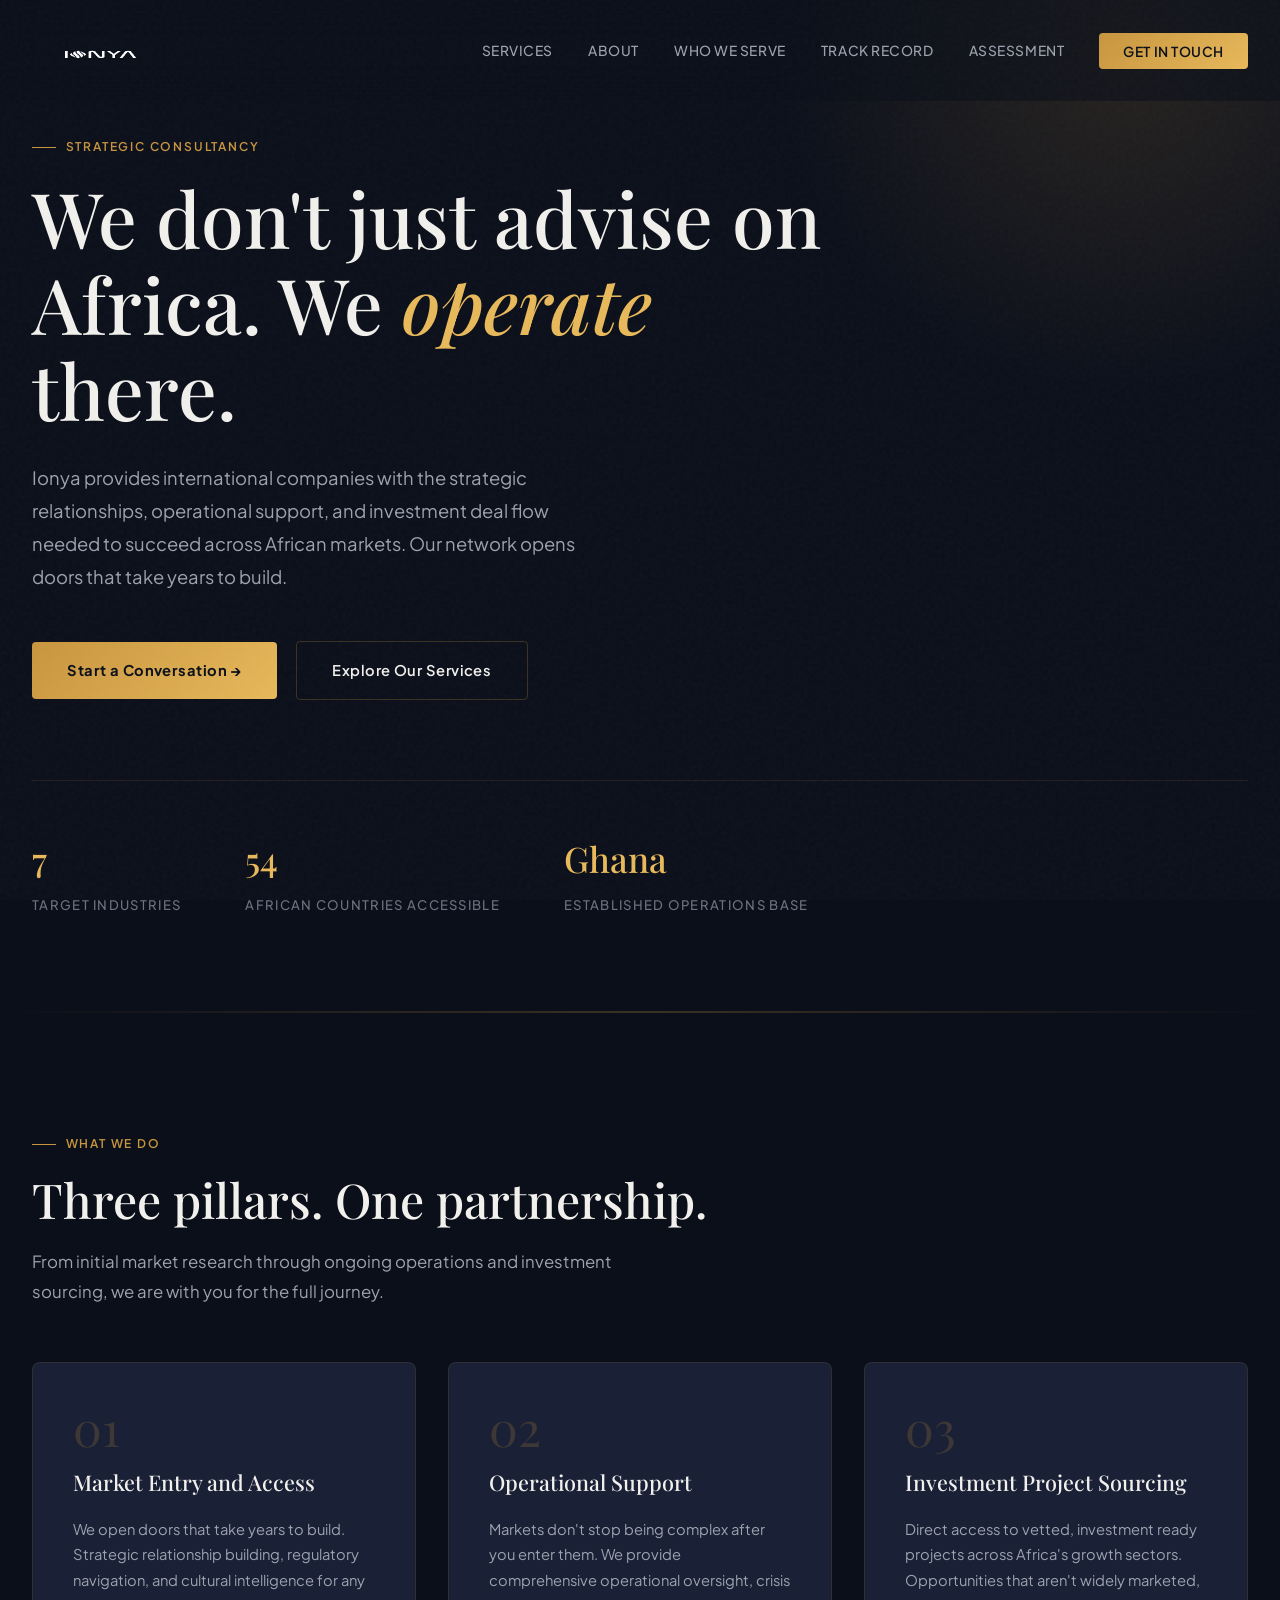
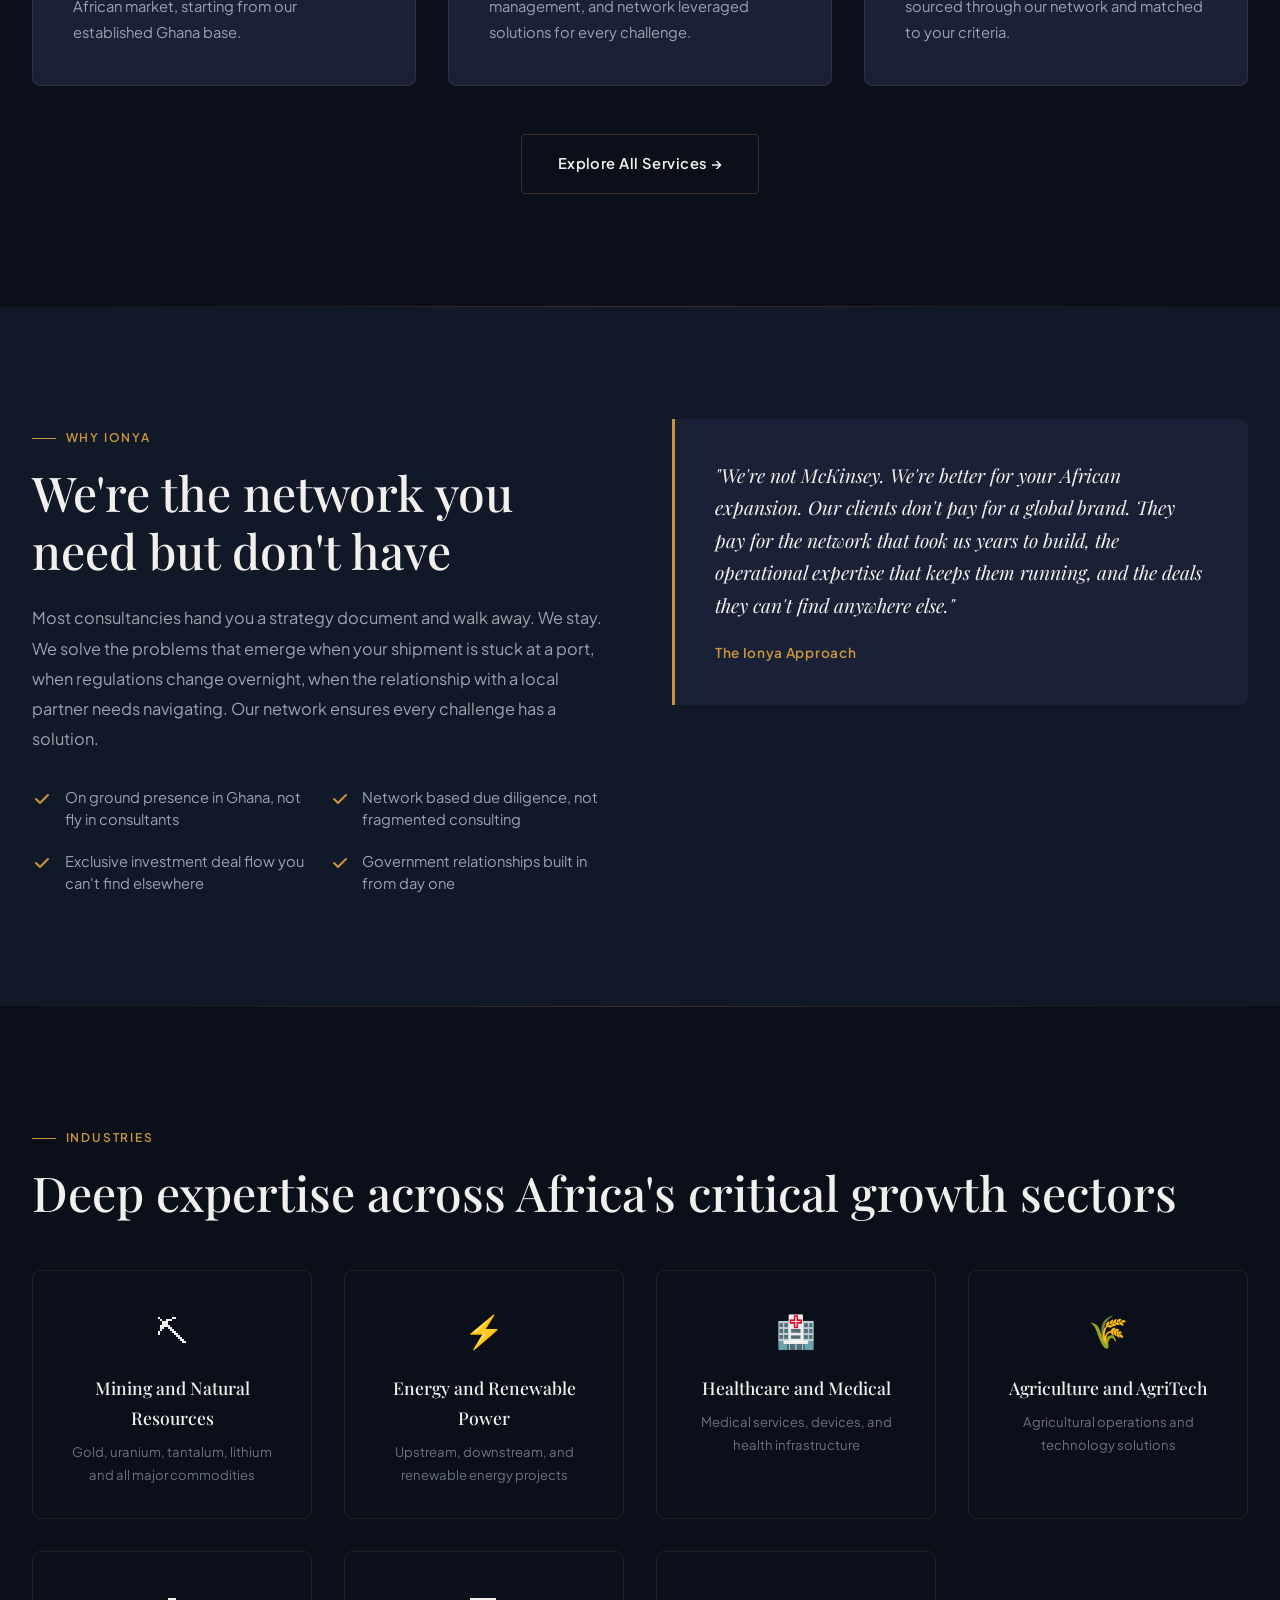
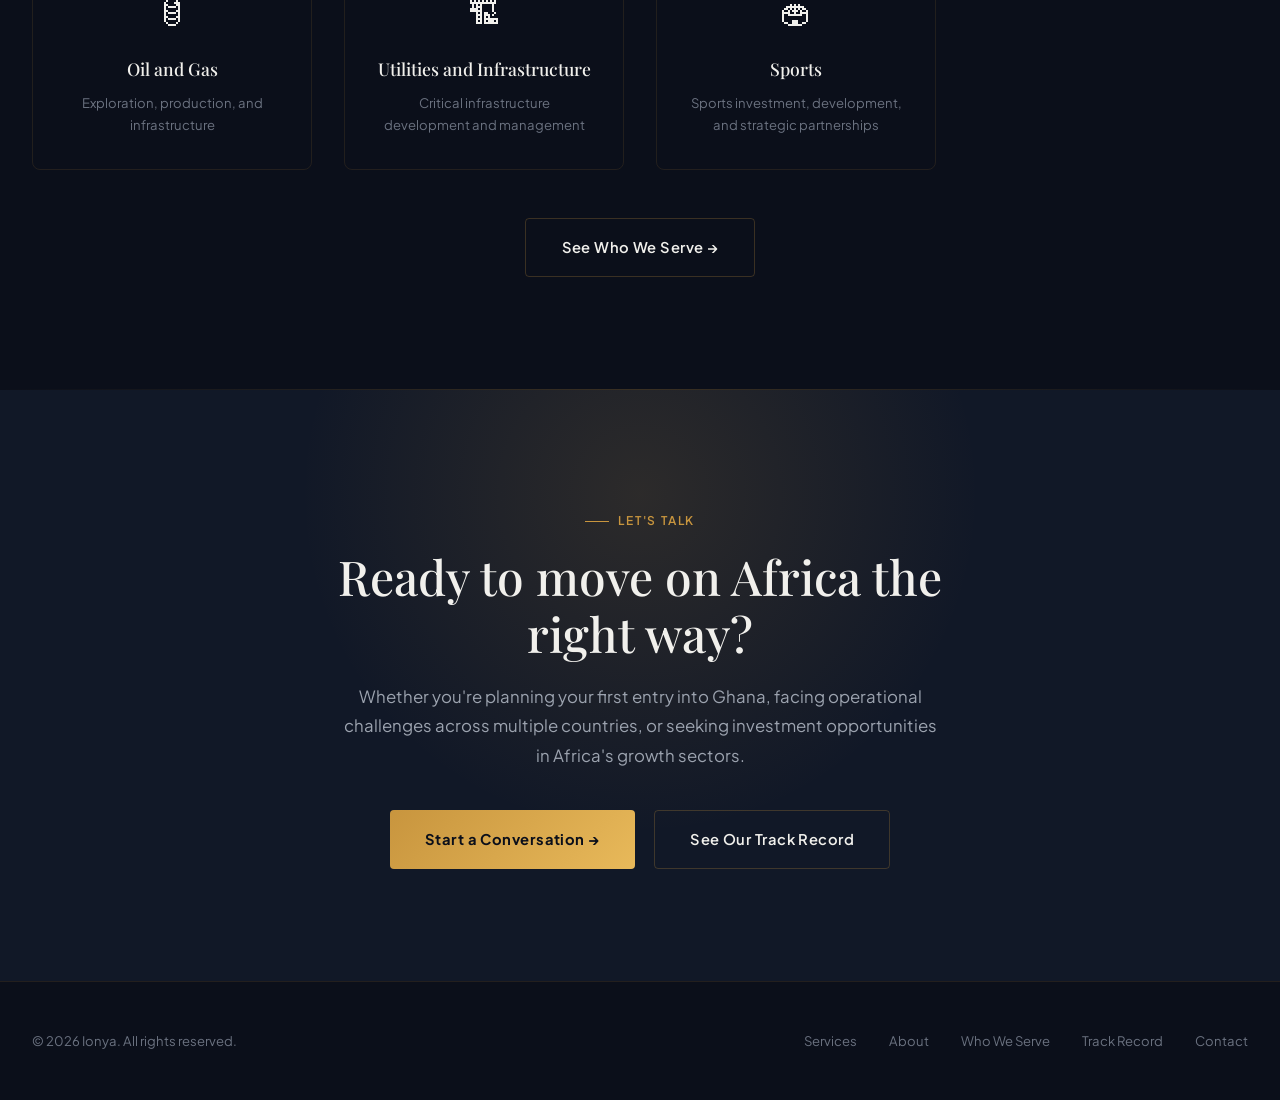
==== commit 5ca558dd: "Update index.html" ====
--- a/index.html
+++ b/index.html
@@ -80,6 +80,7 @@
             <li><a href="/about">About</a></li>
             <li><a href="/who-we-serve">Who We Serve</a></li>
             <li><a href="/track-record">Track Record</a></li>
+            <li><a href="/assessment.html">Assessment</a></li>
             <li><a href="/contact" class="nav-cta">Get in Touch</a></li>
         </ul>
         <div class="mobile-toggle" onclick="document.getElementById('navLinks').classList.toggle('open')">
